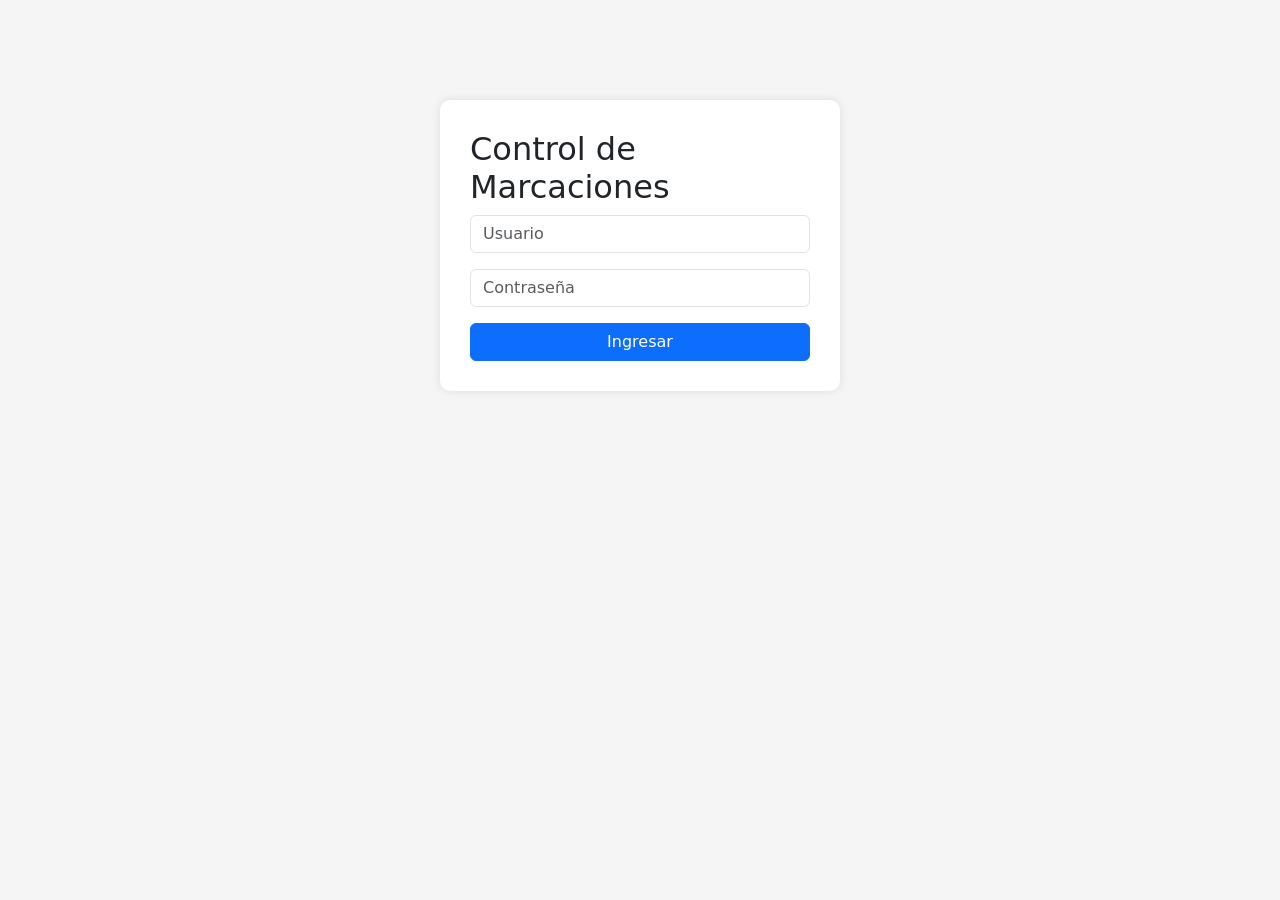
==== index.html @ 2613ee0b "Cambios de rutas de archivo" ====
<!DOCTYPE html>
<html lang="es">
<head>
<meta charset="UTF-8">
<meta name="viewport" content="width=device-width, initial-scale=1">
<title>Iniciar Sesión</title>

<link href="https://cdn.jsdelivr.net/npm/bootstrap@5.3.3/dist/css/bootstrap.min.css" rel="stylesheet">
<link rel="stylesheet" href="style.css">

</head>
<body>

<div class="container">

<div class="login-box">

<h2>Control de Marcaciones</h2>

<input
id="usuario"
class="form-control mb-3"
placeholder="Usuario">

<input
id="password"
type="password"
class="form-control mb-3"
placeholder="Contraseña">

<button
class="btn btn-primary w-100"
onclick="login()">

Ingresar

</button>

</div>

</div>

<script src="app.js"></script>

</body>
</html>
---- style.css ----
body{
background:#f5f5f5;
}

.login-box{
max-width:400px;
margin:100px auto;
background:white;
padding:30px;
border-radius:10px;
box-shadow:0 0 10px rgba(0,0,0,.1);
}
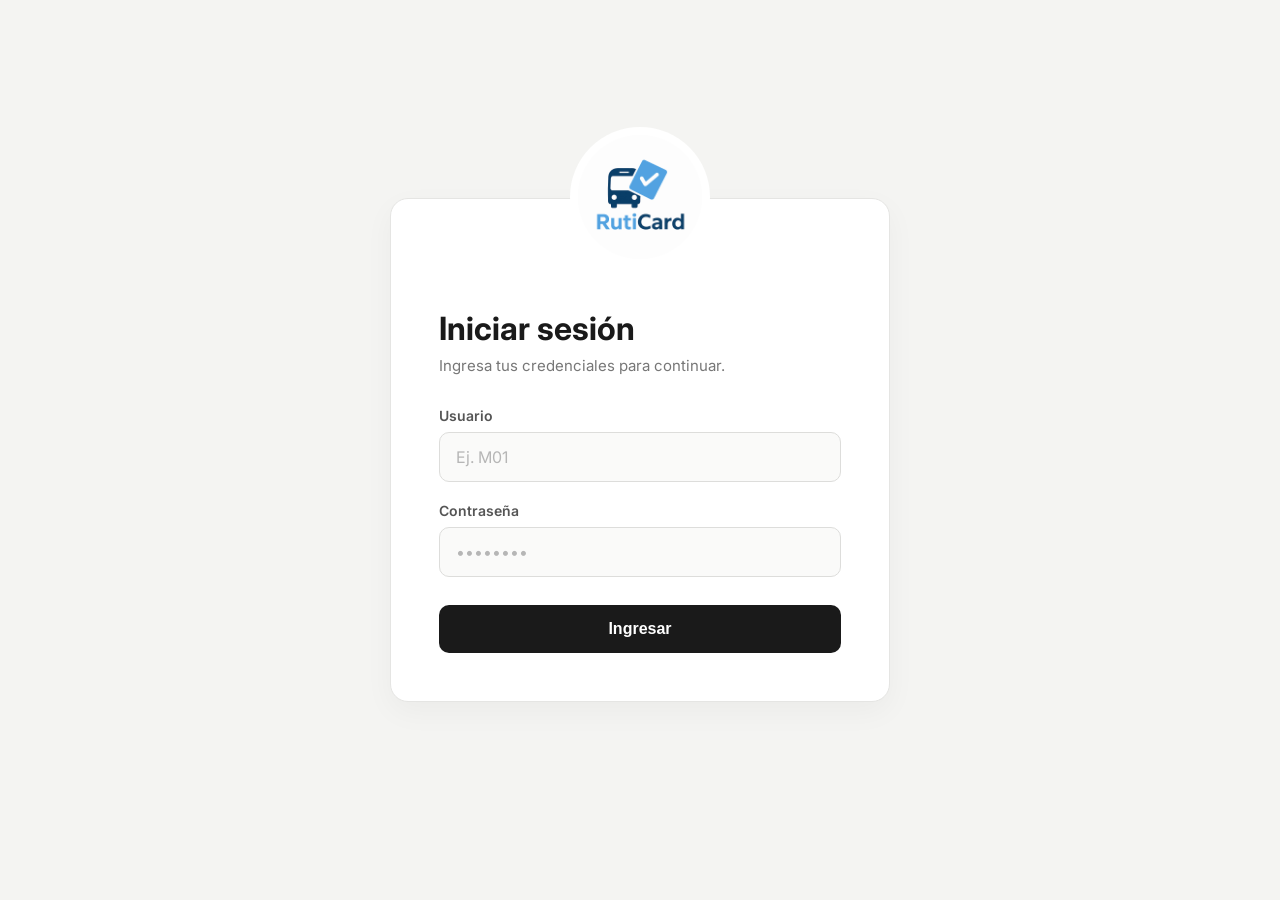
==== commit 8f43503b: "Cambio de diseño responsivo" ====
--- a/index.html
+++ b/index.html
@@ -3,44 +3,207 @@
 <head>
 <meta charset="UTF-8">
 <meta name="viewport" content="width=device-width, initial-scale=1">
-<title>Iniciar Sesión</title>
-
-<link href="https://cdn.jsdelivr.net/npm/bootstrap@5.3.3/dist/css/bootstrap.min.css" rel="stylesheet">
-<link rel="stylesheet" href="style.css">
-
+<title>RutiCard — Iniciar sesión</title>
+
+<link href="https://fonts.googleapis.com/css2?family=Inter:wght@400;500;600;700&display=swap" rel="stylesheet">
+
+<style>
+*,
+*::before,
+*::after{
+    box-sizing:border-box;
+    margin:0;
+    padding:0;
+}
+
+body{
+    font-family:'Inter',sans-serif;
+    background:#f4f4f2;
+    min-height:100vh;
+    display:flex;
+    justify-content:center;
+    align-items:center;
+    padding:30px;
+    color:#1a1a1a;
+}
+
+/* TARJETA */
+.card{
+    position:relative;
+    width:100%;
+    max-width:500px;
+    background:#fff;
+    border:1px solid #e5e5e3;
+    border-radius:18px;
+    padding:110px 48px 48px;
+    box-shadow:0 10px 30px rgba(0,0,0,.04);
+}
+
+/* LOGO */
+.logo-wrap{
+    position:absolute;
+    top:0;
+    left:50%;
+    transform:translate(-50%,-50%);
+    z-index:10;
+}
+
+.logo-img{
+    width:140px;
+    height:140px;
+    object-fit:contain;
+    background:#fff;
+    border-radius:50%;
+    padding:8px;
+}
+
+/* TITULOS */
+h1{
+    font-size:32px;
+    font-weight:700;
+    margin-bottom:8px;
+}
+
+.sub{
+    font-size:15px;
+    color:#777;
+    margin-bottom:32px;
+}
+
+/* CAMPOS */
+.field{
+    margin-bottom:20px;
+}
+
+label{
+    display:block;
+    margin-bottom:8px;
+    font-size:14px;
+    font-weight:600;
+    color:#555;
+}
+
+input{
+    width:100%;
+    padding:14px 16px;
+    border:1px solid #dddddb;
+    border-radius:10px;
+    background:#fafaf9;
+    font-size:16px;
+    font-family:'Inter',sans-serif;
+    transition:.2s;
+}
+
+input:focus{
+    outline:none;
+    border-color:#1a1a1a;
+    background:#fff;
+    box-shadow:0 0 0 3px rgba(26,26,26,.08);
+}
+
+input::placeholder{
+    color:#b6b6b6;
+}
+
+/* BOTON */
+button{
+    width:100%;
+    padding:15px;
+    margin-top:8px;
+    border:none;
+    border-radius:10px;
+    background:#1a1a1a;
+    color:#fff;
+    font-size:16px;
+    font-weight:600;
+    cursor:pointer;
+    transition:.2s;
+}
+
+button:hover{
+    background:#333;
+}
+
+button:active{
+    transform:scale(.98);
+}
+
+/* ERROR */
+.error{
+    display:none;
+    margin-top:15px;
+    padding:12px;
+    border-radius:8px;
+    background:#fff5f5;
+    border:1px solid #ffd5d5;
+    color:#c0392b;
+    font-size:14px;
+}
+
+/* RESPONSIVE */
+@media (max-width: 600px){
+
+    .card{
+        padding:90px 24px 24px;
+    }
+
+    .logo-img{
+        width:110px;
+        height:110px;
+    }
+
+    h1{
+        font-size:28px;
+    }
+}
+</style>
 </head>
+
 <body>
 
-<div class="container">
-
-<div class="login-box">
-
-<h2>Control de Marcaciones</h2>
-
-<input
-id="usuario"
-class="form-control mb-3"
-placeholder="Usuario">
-
-<input
-id="password"
-type="password"
-class="form-control mb-3"
-placeholder="Contraseña">
-
-<button
-class="btn btn-primary w-100"
-onclick="login()">
-
-Ingresar
-
-</button>
+<div class="card">
+
+    <!-- Logo -->
+    <div class="logo-wrap">
+        <img src="img/logo.jpg" alt="RutiCard" class="logo-img">
+    </div>
+
+    <h1>Iniciar sesión</h1>
+    <p class="sub">Ingresa tus credenciales para continuar.</p>
+
+    <div class="field">
+        <label for="usuario">Usuario</label>
+        <input
+            id="usuario"
+            type="text"
+            placeholder="Ej. M01"
+            autocomplete="off">
+    </div>
+
+    <div class="field">
+        <label for="password">Contraseña</label>
+        <input
+            id="password"
+            type="password"
+            placeholder="••••••••"
+            onkeydown="if(event.key==='Enter') login()">
+    </div>
+
+    <button onclick="login()">Ingresar</button>
+
+    <div class="error" id="errorMsg">
+        ⚠ Usuario o contraseña incorrectos.
+    </div>
 
 </div>
 
-</div>
-
 <script src="app.js"></script>
+
+<script>
+window.alert = function () {
+    document.getElementById('errorMsg').style.display = 'block';
+};
+</script>
 
 </body>
 </html>
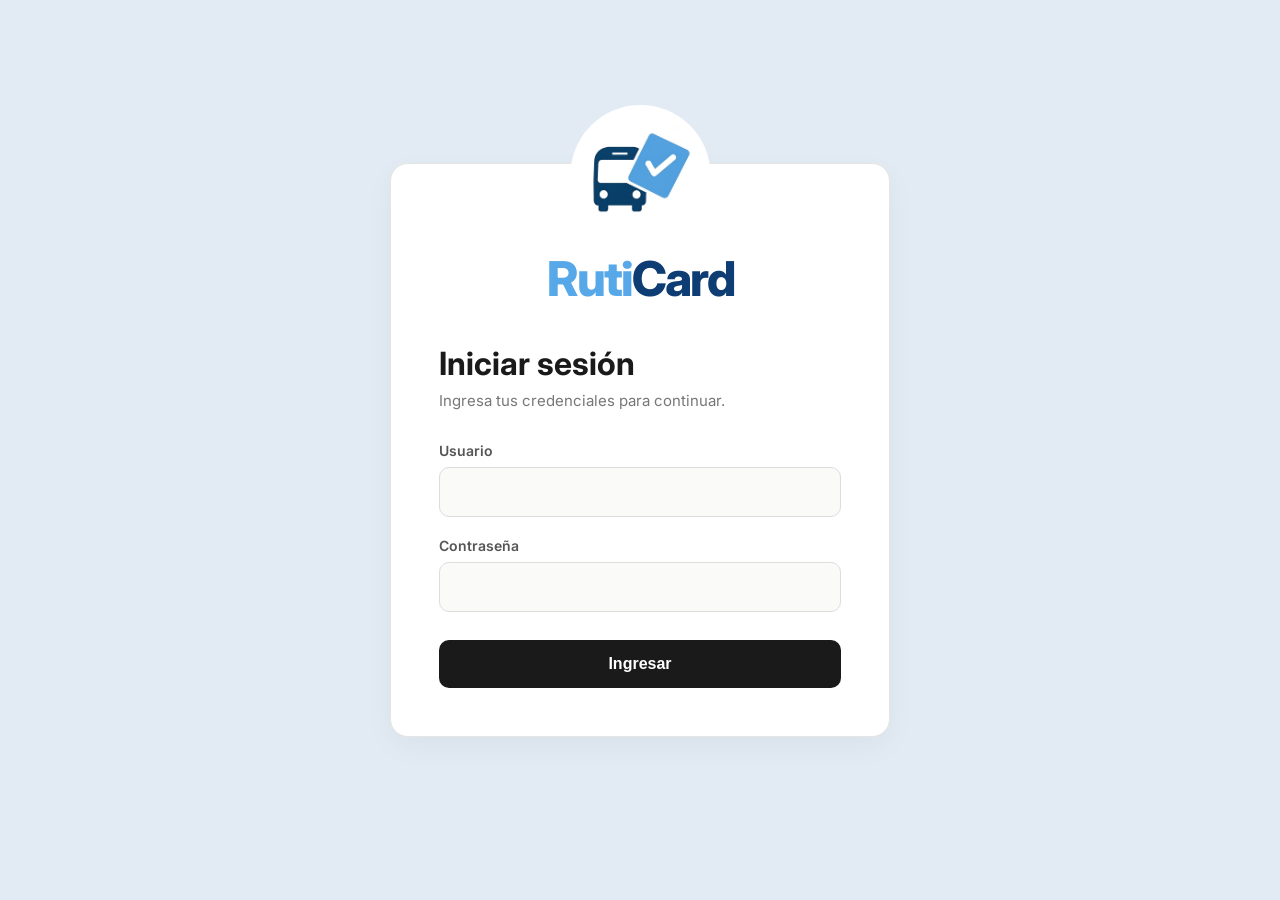
==== commit 55eed748: "Mejora de diseño" ====
--- a/index.html
+++ b/index.html
@@ -5,7 +5,7 @@
 <meta name="viewport" content="width=device-width, initial-scale=1">
 <title>RutiCard — Iniciar sesión</title>
 
-<link href="https://fonts.googleapis.com/css2?family=Inter:wght@400;500;600;700&display=swap" rel="stylesheet">
+<link href="https://fonts.googleapis.com/css2?family=Inter:wght@400;500;600;700;800&display=swap" rel="stylesheet">
 
 <style>
 *,
@@ -18,7 +18,7 @@
 
 body{
     font-family:'Inter',sans-serif;
-    background:#f4f4f2;
+    background:#87acd33d;
     min-height:100vh;
     display:flex;
     justify-content:center;
@@ -35,7 +35,7 @@
     background:#fff;
     border:1px solid #e5e5e3;
     border-radius:18px;
-    padding:110px 48px 48px;
+    padding:180px 48px 48px;
     box-shadow:0 10px 30px rgba(0,0,0,.04);
 }
 
@@ -46,6 +46,10 @@
     left:50%;
     transform:translate(-50%,-50%);
     z-index:10;
+
+    display:flex;
+    flex-direction:column;
+    align-items:center;
 }
 
 .logo-img{
@@ -55,6 +59,25 @@
     background:#fff;
     border-radius:50%;
     padding:8px;
+    margin-top:80px;
+}
+
+/* TEXTO RUTICARD */
+.logo-title{
+    margin-top:10px;
+    font-size:48px;
+    font-weight:800;
+    line-height:1;
+    letter-spacing:-2px;
+    white-space:nowrap;
+}
+
+.ruti{
+    color:#56A8E8;
+}
+
+.card-text{
+    color:#0D3D73;
 }
 
 /* TITULOS */
@@ -141,10 +164,10 @@
 }
 
 /* RESPONSIVE */
-@media (max-width: 600px){
+@media (max-width:600px){
 
     .card{
-        padding:90px 24px 24px;
+        padding:150px 24px 24px;
     }
 
     .logo-img{
@@ -152,6 +175,10 @@
         height:110px;
     }
 
+    .logo-title{
+        font-size:36px;
+    }
+
     h1{
         font-size:28px;
     }
@@ -163,9 +190,12 @@
 
 <div class="card">
 
-    <!-- Logo -->
     <div class="logo-wrap">
         <img src="img/logo.jpg" alt="RutiCard" class="logo-img">
+
+        <div class="logo-title">
+            <span class="ruti">Ruti</span><span class="card-text">Card</span>
+        </div>
     </div>
 
     <h1>Iniciar sesión</h1>
@@ -176,7 +206,6 @@
         <input
             id="usuario"
             type="text"
-            placeholder="Ej. M01"
             autocomplete="off">
     </div>
 
@@ -185,7 +214,6 @@
         <input
             id="password"
             type="password"
-            placeholder="••••••••"
             onkeydown="if(event.key==='Enter') login()">
     </div>
 
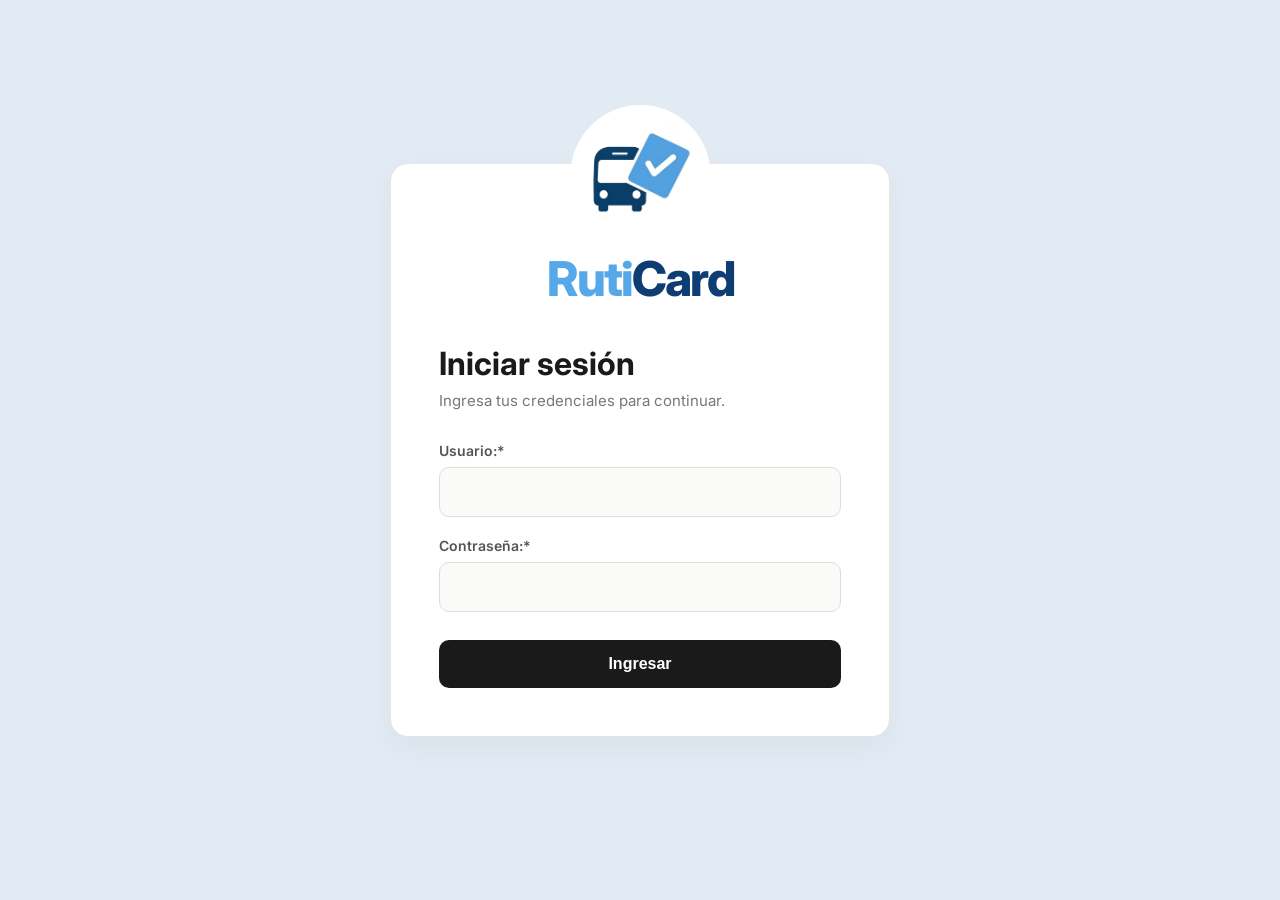
==== commit 499cf372: "Validaciones del login" ====
--- a/index.html
+++ b/index.html
@@ -202,7 +202,7 @@
     <p class="sub">Ingresa tus credenciales para continuar.</p>
 
     <div class="field">
-        <label for="usuario">Usuario</label>
+        <label for="usuario">Usuario:*</label>
         <input
             id="usuario"
             type="text"
@@ -210,7 +210,7 @@
     </div>
 
     <div class="field">
-        <label for="password">Contraseña</label>
+        <label for="password">Contraseña:*</label>
         <input
             id="password"
             type="password"
